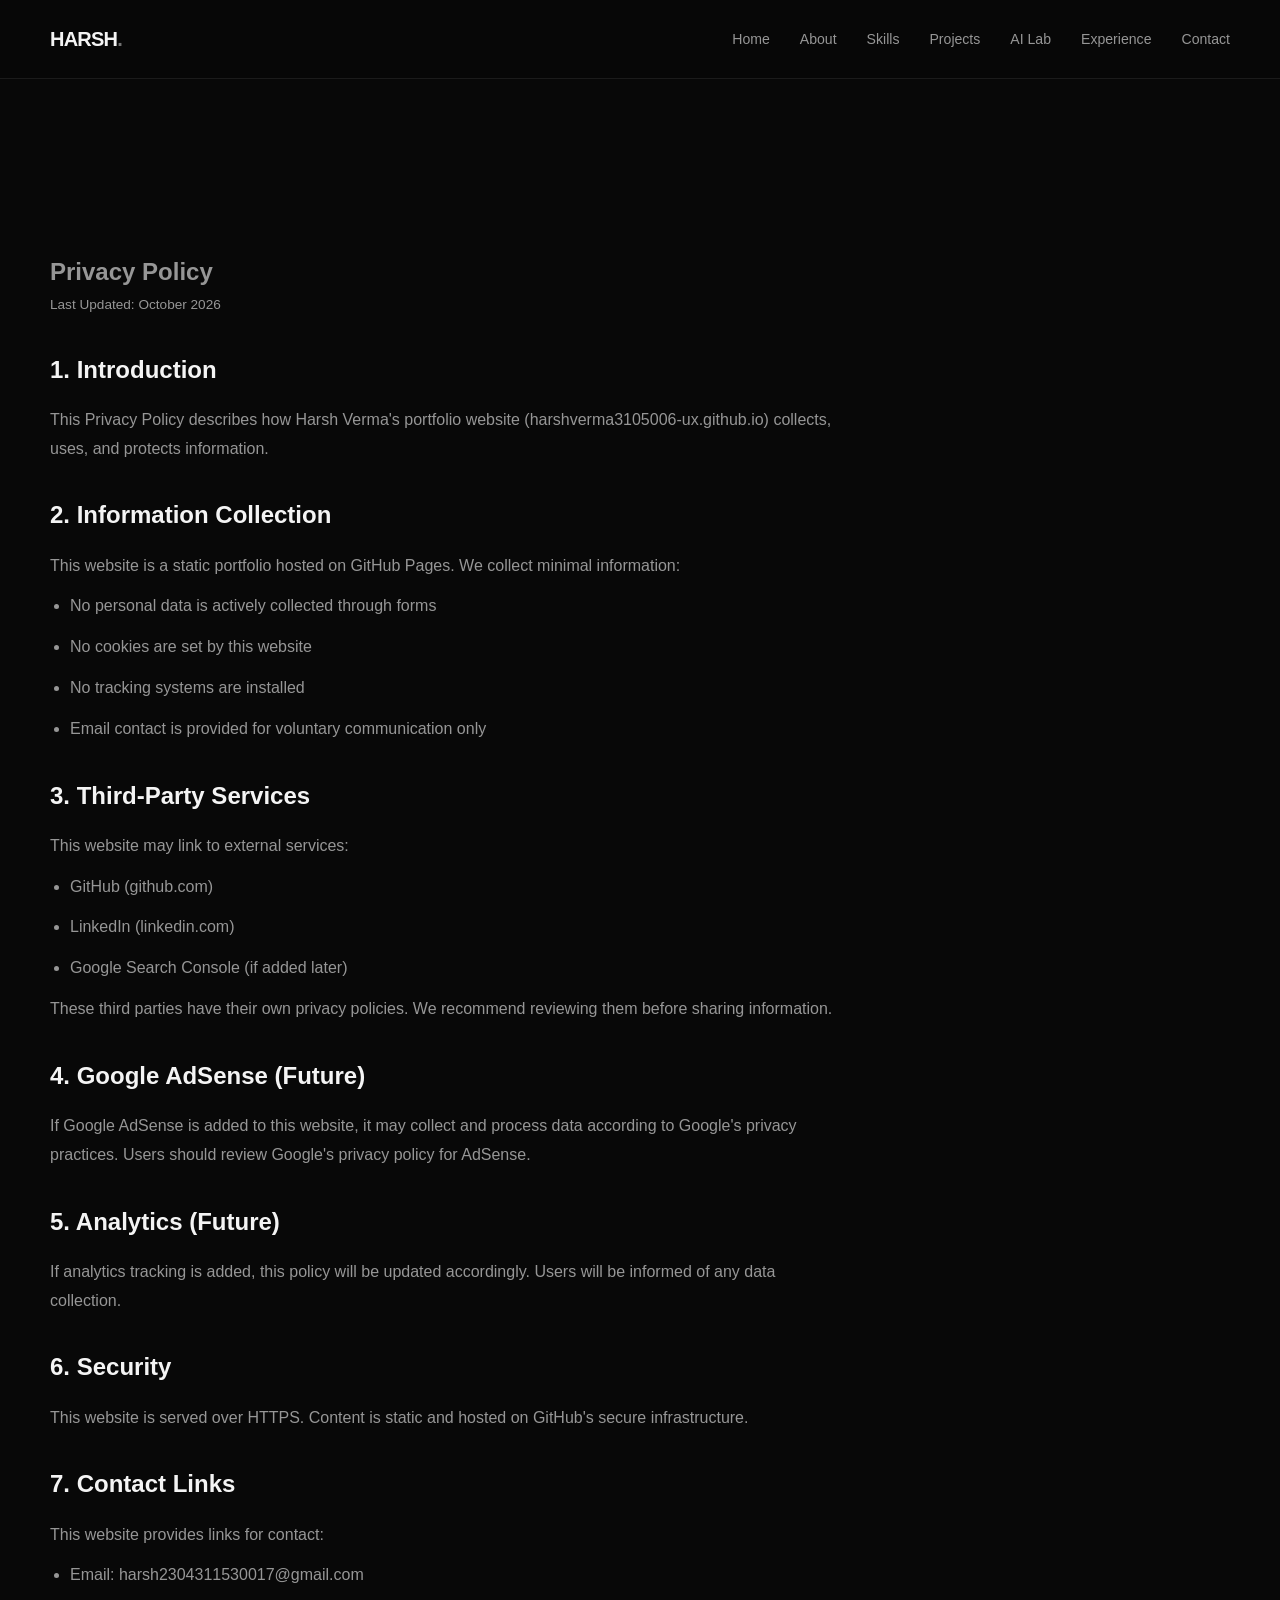
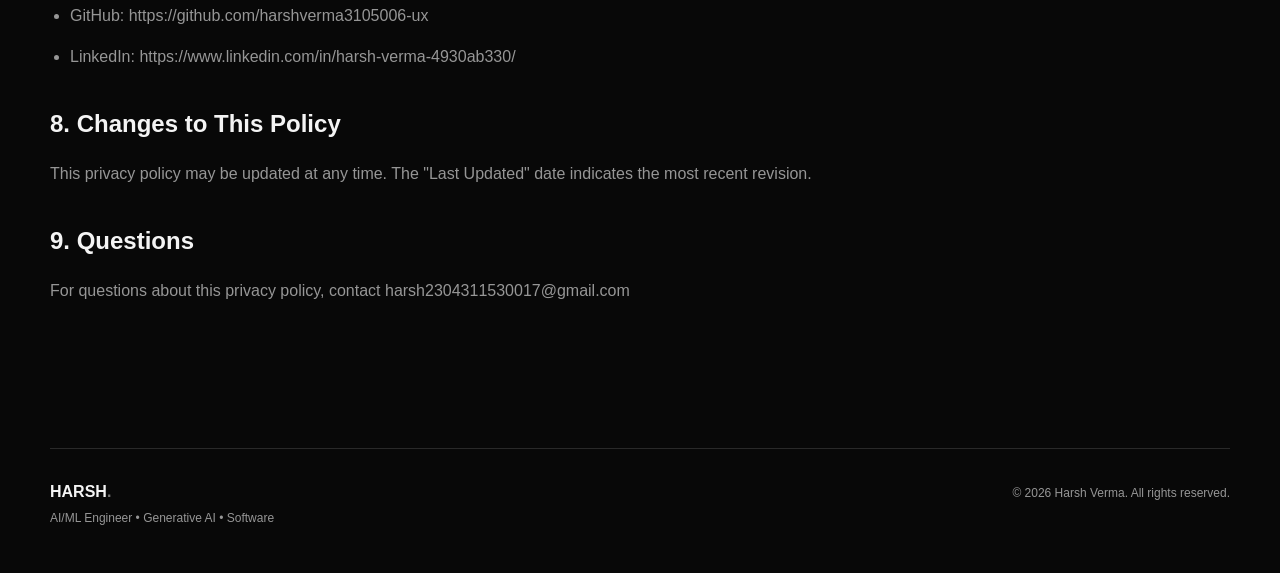
==== privacy-policy.html @ 7c3a6258 "Add privacy policy page for AdSense and user trust" ====
<!DOCTYPE html>
<html lang="en">
<head>
    <meta charset="UTF-8">
    <meta name="viewport" content="width=device-width, initial-scale=1.0">
    <title>Privacy Policy — Harsh Verma</title>
    <meta name="description" content="Privacy policy for Harsh Verma's AI/ML portfolio website.">
    <meta name="robots" content="index, follow">
    <link rel="canonical" href="https://harshverma3105006-ux.github.io/privacy-policy.html">
    <link rel="stylesheet" href="css/style.css">
    <style>
        .policy-content {
            max-width: 800px;
            line-height: 1.8;
            color: var(--muted);
        }
        .policy-content h2 {
            color: var(--text);
            font-size: 1.5rem;
            margin-top: 30px;
            margin-bottom: 15px;
        }
        .policy-content p, .policy-content li {
            margin-bottom: 12px;
        }
        .policy-content ul {
            margin-left: 20px;
        }
        .policy-updated {
            color: var(--muted);
            font-size: 0.85rem;
            margin-bottom: 30px;
        }
    </style>
</head>
<body>
    <header class="site-header">
        <nav class="navbar">
            <a href="index.html#home" class="logo">HARSH<span>.</span></a>
            <button class="menu-toggle" id="menuToggle" aria-label="Open navigation menu">☰</button>
            <div class="nav-links" id="navLinks">
                <a href="index.html#home">Home</a>
                <a href="index.html#about">About</a>
                <a href="index.html#skills">Skills</a>
                <a href="index.html#projects">Projects</a>
                <a href="index.html#lab">AI Lab</a>
                <a href="index.html#experience">Experience</a>
                <a href="index.html#contact">Contact</a>
            </div>
        </nav>
    </header>

    <main style="padding-top: 120px;">
        <section class="section">
            <div class="policy-content">
                <h1>Privacy Policy</h1>
                <p class="policy-updated">Last Updated: October 2026</p>

                <h2>1. Introduction</h2>
                <p>This Privacy Policy describes how Harsh Verma's portfolio website (harshverma3105006-ux.github.io) collects, uses, and protects information.</p>

                <h2>2. Information Collection</h2>
                <p>This website is a static portfolio hosted on GitHub Pages. We collect minimal information:</p>
                <ul>
                    <li>No personal data is actively collected through forms</li>
                    <li>No cookies are set by this website</li>
                    <li>No tracking systems are installed</li>
                    <li>Email contact is provided for voluntary communication only</li>
                </ul>

                <h2>3. Third-Party Services</h2>
                <p>This website may link to external services:</p>
                <ul>
                    <li>GitHub (github.com)</li>
                    <li>LinkedIn (linkedin.com)</li>
                    <li>Google Search Console (if added later)</li>
                </ul>
                <p>These third parties have their own privacy policies. We recommend reviewing them before sharing information.</p>

                <h2>4. Google AdSense (Future)</h2>
                <p>If Google AdSense is added to this website, it may collect and process data according to Google's privacy practices. Users should review Google's privacy policy for AdSense.</p>

                <h2>5. Analytics (Future)</h2>
                <p>If analytics tracking is added, this policy will be updated accordingly. Users will be informed of any data collection.</p>

                <h2>6. Security</h2>
                <p>This website is served over HTTPS. Content is static and hosted on GitHub's secure infrastructure.</p>

                <h2>7. Contact Links</h2>
                <p>This website provides links for contact:</p>
                <ul>
                    <li>Email: harsh2304311530017@gmail.com</li>
                    <li>GitHub: https://github.com/harshverma3105006-ux</li>
                    <li>LinkedIn: https://www.linkedin.com/in/harsh-verma-4930ab330/</li>
                </ul>

                <h2>8. Changes to This Policy</h2>
                <p>This privacy policy may be updated at any time. The "Last Updated" date indicates the most recent revision.</p>

                <h2>9. Questions</h2>
                <p>For questions about this privacy policy, contact harsh2304311530017@gmail.com</p>
            </div>
        </section>
    </main>

    <footer class="site-footer">
        <div>
            <strong>HARSH<span>.</span></strong>
            <p>AI/ML Engineer • Generative AI • Software</p>
        </div>
        <p>© <span id="currentYear"></span> Harsh Verma. All rights reserved.</p>
    </footer>

    <script src="js/script.js"></script>
</body>
</html>
---- css/style.css ----
/* =========================================================
   HARSH.OS — PORTFOLIO
   Main Design System
   ========================================================= */

:root {
    --bg: #080808;
    --surface: #101010;
    --surface-2: #151515;
    --text: #f4f4f4;
    --muted: #969696;
    --line: #292929;
    --accent: #ffffff;
    --max-width: 1180px;
    --radius: 18px;
    --transition: 0.3s ease;
}

* {
    margin: 0;
    padding: 0;
    box-sizing: border-box;
}

html {
    scroll-behavior: smooth;
}

body {
    font-family: Arial, Helvetica, sans-serif;
    background: var(--bg);
    color: var(--text);
    line-height: 1.6;
    overflow-x: hidden;
}

body::selection {
    background: var(--text);
    color: var(--bg);
}

a {
    color: inherit;
    text-decoration: none;
}

img {
    display: block;
    max-width: 100%;
}

button {
    font: inherit;
}


/* =========================================================
   HEADER
   ========================================================= */

.site-header {
    position: fixed;
    top: 0;
    left: 0;
    width: 100%;
    z-index: 1000;
    background: rgba(8, 8, 8, 0.82);
    backdrop-filter: blur(18px);
    border-bottom: 1px solid rgba(255, 255, 255, 0.08);
}

.navbar {
    width: min(100% - 40px, var(--max-width));
    min-height: 78px;
    margin: auto;

    display: flex;
    align-items: center;
    justify-content: space-between;
}

.logo {
    font-size: 1.25rem;
    font-weight: 800;
    letter-spacing: -0.04em;
}

.logo span,
.site-footer strong span {
    opacity: 0.45;
}

.nav-links {
    display: flex;
    align-items: center;
    gap: 30px;
}

.nav-links a {
    position: relative;
    color: var(--muted);
    font-size: 0.88rem;
    transition: var(--transition);
}

.nav-links a::after {
    content: "";
    position: absolute;
    left: 0;
    bottom: -7px;
    width: 0;
    height: 1px;
    background: var(--text);
    transition: var(--transition);
}

.nav-links a:hover {
    color: var(--text);
}

.nav-links a:hover::after {
    width: 100%;
}

.menu-toggle {
    display: none;
    border: 0;
    background: transparent;
    color: var(--text);
    cursor: pointer;
    font-size: 1.5rem;
}


/* =========================================================
   GENERAL
   ========================================================= */

main {
    width: 100%;
}

.section {
    width: min(100% - 40px, var(--max-width));
    margin: auto;
    padding: 130px 0;
}

.section-heading {
    display: grid;
    grid-template-columns: 80px 1fr;
    gap: 20px;
    margin-bottom: 65px;
}

.section-heading > span {
    color: var(--muted);
    font-size: 0.8rem;
    padding-top: 8px;
}

.section-label {
    color: var(--muted);
    font-size: 0.72rem;
    font-weight: 700;
    letter-spacing: 0.16em;
    margin-bottom: 14px;
}

.section-heading h2 {
    max-width: 720px;
    font-size: clamp(2.4rem, 6vw, 5.5rem);
    line-height: 0.95;
    letter-spacing: -0.06em;
}

.section-heading h2 span {
    color: var(--muted);
}


/* =========================================================
   HERO
   ========================================================= */

.hero {
    width: min(100% - 40px, var(--max-width));
    min-height: 100vh;
    margin: auto;

    display: grid;
    grid-template-columns: 1.2fr 0.8fr;
    align-items: center;
    gap: 70px;

    padding-top: 100px;
}

.eyebrow {
    display: inline-block;
    margin-bottom: 25px;
    color: var(--muted);
    font-size: 0.72rem;
    font-weight: 700;
    letter-spacing: 0.2em;
}

.hero h1 {
    font-size: clamp(4.5rem, 12vw, 10rem);
    line-height: 0.78;
    letter-spacing: -0.09em;
    font-weight: 900;
}

.hero h1 span {
    display: block;
    color: var(--muted);
}

.hero h2 {
    margin-top: 38px;
    max-width: 680px;
    font-size: clamp(1.3rem, 2.5vw, 2rem);
    font-weight: 500;
    line-height: 1.2;
}

.hero h2 span {
    color: var(--muted);
}

.hero-description {
    max-width: 590px;
    margin-top: 22px;
    color: var(--muted);
    font-size: 1rem;
}

.hero-actions {
    display: flex;
    flex-wrap: wrap;
    gap: 12px;
    margin-top: 32px;
}

.btn {
    display: inline-flex;
    align-items: center;
    justify-content: center;

    min-height: 48px;
    padding: 0 22px;

    border: 1px solid var(--line);
    border-radius: 999px;

    font-size: 0.85rem;
    transition: var(--transition);
}

.btn-primary {
    background: var(--text);
    color: var(--bg);
    border-color: var(--text);
}

.btn-primary:hover {
    transform: translateY(-3px);
}

.btn-secondary {
    color: var(--text);
}

.btn-secondary:hover {
    background: var(--surface-2);
    transform: translateY(-3px);
}

.hero-status {
    display: flex;
    align-items: center;
    gap: 9px;
    margin-top: 32px;

    color: var(--muted);
    font-size: 0.78rem;
}

.status-dot {
    width: 8px;
    height: 8px;
    border-radius: 50%;
    background: var(--text);
    box-shadow: 0 0 14px rgba(255, 255, 255, 0.6);
}


/* =========================================================
   PROFILE CARD
   ========================================================= */

.hero-visual {
    display: flex;
    justify-content: center;
}

.profile-card {
    width: min(100%, 380px);
    padding: 12px;

    background: var(--surface);
    border: 1px solid var(--line);
    border-radius: 25px;

    transform: rotate(2deg);
    transition: transform 0.5s ease;
}

.profile-card:hover {
    transform: rotate(0deg) translateY(-8px);
}

.profile-image-wrapper {
    aspect-ratio: 4 / 5;
    overflow: hidden;
    border-radius: 18px;
    background: var(--surface-2);
}

.profile-image {
    width: 100%;
    height: 100%;
    object-fit: cover;
}

.profile-info {
    padding: 18px 8px 8px;
}

.profile-info span {
    display: block;
    font-size: 0.9rem;
    font-weight: 700;
}

.profile-info small {
    display: block;
    margin-top: 4px;
    color: var(--muted);
}


/* =========================================================
   ABOUT
   ========================================================= */

.about-section {
    border-top: 1px solid var(--line);
}

.about-content {
    max-width: 850px;
    margin-left: 100px;
}

.about-content p {
    color: var(--muted);
    font-size: 1.05rem;
    margin-bottom: 22px;
}

.about-content .about-lead {
    color: var(--text);
    font-size: clamp(1.7rem, 3vw, 2.7rem);
    line-height: 1.15;
    letter-spacing: -0.04em;
}


/* =========================================================
   SKILLS
   ========================================================= */

.skills-section {
    border-top: 1px solid var(--line);
}

.skills-grid {
    display: grid;
    grid-template-columns: repeat(3, 1fr);
    gap: 14px;
}

.skill-card {
    min-height: 330px;
    padding: 30px;

    background: var(--surface);
    border: 1px solid var(--line);
    border-radius: var(--radius);

    transition: var(--transition);
}

.skill-card:hover {
    transform: translateY(-6px);
    border-color: #4a4a4a;
}

.skill-number {
    color: var(--muted);
    font-size: 0.75rem;
}

.skill-card h3 {
    margin-top: 65px;
    font-size: 1.35rem;
    letter-spacing: -0.03em;
}

.skill-card p {
    margin-top: 12px;
    color: var(--muted);
    font-size: 0.9rem;
}

.skill-tags,
.project-tech {
    display: flex;
    flex-wrap: wrap;
    gap: 7px;
    margin-top: 22px;
}

.skill-tags span,
.project-tech span {
    padding: 6px 9px;
    border: 1px solid var(--line);
    border-radius: 999px;

    color: var(--muted);
    font-size: 0.7rem;
}


/* =========================================================
   PROJECTS
   ========================================================= */

.projects-section {
    border-top: 1px solid var(--line);
}

.projects-grid {
    display: grid;
    grid-template-columns: repeat(3, 1fr);
    gap: 14px;
}

.project-card {
    min-height: 430px;
    padding: 30px;

    display: flex;
    flex-direction: column;

    background: var(--surface);
    border: 1px solid var(--line);
    border-radius: var(--radius);

    transition: var(--transition);
}

.project-card:hover {
    transform: translateY(-7px);
    border-color: #4a4a4a;
}

.project-top {
    display: flex;
    justify-content: space-between;

    color: var(--muted);
    font-size: 0.7rem;
}

.project-card h3 {
    margin-top: 80px;
    font-size: 1.65rem;
    letter-spacing: -0.04em;
}

.project-card p {
    margin-top: 12px;
    color: var(--muted);
    font-size: 0.9rem;
}

.project-tech {
    margin-top: auto;
}

.project-link {
    display: inline-block;
    margin-top: 25px;

    font-size: 0.8rem;
    font-weight: 700;
}

.project-link:hover {
    text-decoration: underline;
}


/* =========================================================
   AI LAB
   ========================================================= */

.lab-section {
    border-top: 1px solid var(--line);
}

.lab-container {
    width: min(100%, 900px);
    margin-left: auto;
}

.terminal {
    overflow: hidden;

    background: #050505;
    border: 1px solid var(--line);
    border-radius: 18px;

    box-shadow: 0 25px 80px rgba(0, 0, 0, 0.4);
}

.terminal-header {
    min-height: 48px;
    padding: 0 18px;

    display: flex;
    align-items: center;
    gap: 7px;

    border-bottom: 1px solid var(--line);
}

.terminal-header > span {
    width: 9px;
    height: 9px;
    border-radius: 50%;
    background: #555;
}

.terminal-header p {
    margin-left: 10px;
    color: var(--muted);
    font-size: 0.72rem;
}

.terminal-body {
    padding: 35px;
    min-height: 330px;

    font-family: "Courier New", monospace;
    font-size: 0.85rem;
}

.terminal-body p {
    margin-bottom: 15px;
}

.terminal-body p span {
    color: var(--muted);
}

.terminal-output {
    color: var(--muted);
    padding-left: 18px;
}

.terminal-cursor {
    animation: blink 1s infinite;
}

@keyframes blink {
    50% {
        opacity: 0;
    }
}


/* =========================================================
   EXPERIENCE
   ========================================================= */

.experience-section {
    border-top: 1px solid var(--line);
}

.timeline {
    margin-left: 100px;
    border-left: 1px solid var(--line);
}

.timeline-item {
    display: grid;
    grid-template-columns: 180px 1fr;
    gap: 30px;

    padding: 30px 0 30px 35px;

    border-bottom: 1px solid var(--line);
}

.timeline-date {
    color: var(--muted);
    font-size: 0.72rem;
    letter-spacing: 0.08em;
}

.timeline-item h3 {
    font-size: 1.35rem;
}

.timeline-item p {
    margin-top: 8px;
    color: var(--muted);
}


/* =========================================================
   CONTACT
   ========================================================= */

.contact-section {
    border-top: 1px solid var(--line);
    padding-top: 170px;
    padding-bottom: 170px;
}

.contact-content {
    max-width: 900px;
}

.contact-content h2 {
    font-size: clamp(3rem, 8vw, 7rem);
    line-height: 0.9;
    letter-spacing: -0.07em;
}

.contact-content h2 span {
    color: var(--muted);
}

.contact-content > p:not(.section-label) {
    max-width: 550px;
    margin-top: 25px;
    color: var(--muted);
}

.contact-actions {
    display: flex;
    flex-wrap: wrap;
    gap: 12px;
    margin-top: 30px;
}


/* =========================================================
   FOOTER
   ========================================================= */

.site-footer {
    width: min(100% - 40px, var(--max-width));
    margin: auto;

    padding: 30px 0 45px;

    display: flex;
    justify-content: space-between;
    gap: 30px;

    border-top: 1px solid var(--line);

    color: var(--muted);
    font-size: 0.75rem;
}

.site-footer strong {
    color: var(--text);
    font-size: 1rem;
}

.site-footer p {
    margin-top: 5px;
}


/* =========================================================
   MOBILE NAVIGATION
   ========================================================= */

@media (max-width: 850px) {

    .menu-toggle {
        display: block;
    }

    .nav-links {
        position: absolute;
        top: 78px;
        left: 20px;
        right: 20px;

        padding: 20px;

        display: none;
        flex-direction: column;
        align-items: flex-start;
        gap: 18px;

        background: var(--surface);
        border: 1px solid var(--line);
        border-radius: 16px;
    }

    .nav-links.active {
        display: flex;
    }

    .hero {
        grid-template-columns: 1fr;
        gap: 60px;

        padding-top: 130px;
        padding-bottom: 80px;
    }

    .hero-visual {
        justify-content: flex-start;
    }

    .profile-card {
        width: min(100%, 330px);
    }

    .skills-grid,
    .projects-grid {
        grid-template-columns: 1fr;
    }

    .about-content,
    .timeline,
    .lab-container {
        margin-left: 0;
    }

    .timeline-item {
        grid-template-columns: 1fr;
        gap: 10px;
        padding-left: 25px;
    }

}


/* =========================================================
   SMALL MOBILE
   ========================================================= */

@media (max-width: 550px) {

    .navbar,
    .section,
    .hero,
    .site-footer {
        width: min(100% - 28px, var(--max-width));
    }

    .section {
        padding: 90px 0;
    }

    .section-heading {
        grid-template-columns: 45px 1fr;
        gap: 10px;
        margin-bottom: 45px;
    }

    .hero h1 {
        font-size: clamp(4rem, 22vw, 7rem);
    }

    .hero h2 {
        margin-top: 30px;
    }

    .hero-actions,
    .contact-actions {
        flex-direction: column;
        align-items: stretch;
    }

    .btn {
        width: 100%;
    }

    .skill-card,
    .project-card {
        min-height: auto;
    }

    .skill-card h3,
    .project-card h3 {
        margin-top: 45px;
    }

    .terminal-body {
        padding: 25px 18px;
        font-size: 0.75rem;
        overflow-x: auto;
    }

    .site-footer {
        flex-direction: column;
    }
}
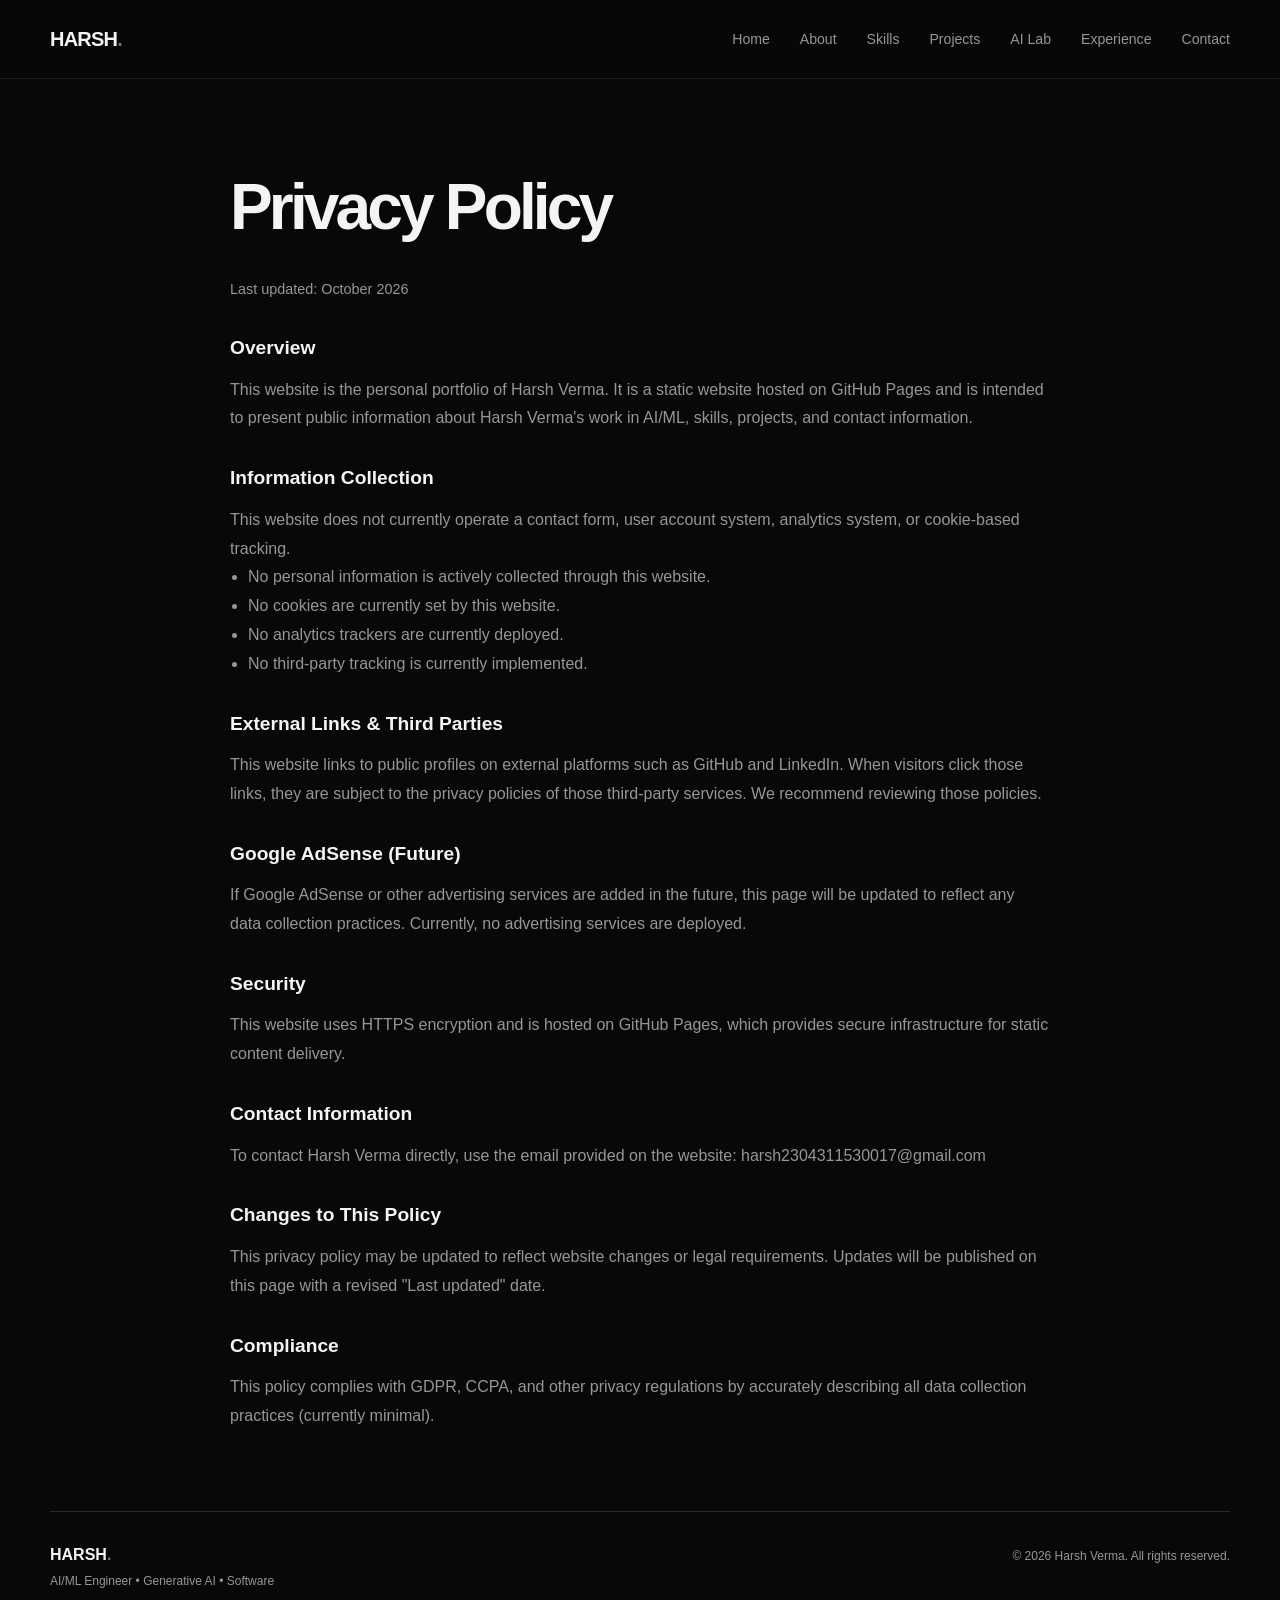
==== commit 3d56a3ba: "Update privacy-policy.html: Improve semantics and security information" ====
--- a/privacy-policy.html
+++ b/privacy-policy.html
@@ -4,33 +4,18 @@
     <meta charset="UTF-8">
     <meta name="viewport" content="width=device-width, initial-scale=1.0">
     <title>Privacy Policy — Harsh Verma</title>
-    <meta name="description" content="Privacy policy for Harsh Verma's AI/ML portfolio website.">
+    <meta name="description" content="Privacy policy for the Harsh Verma AI/ML portfolio website.">
     <meta name="robots" content="index, follow">
     <link rel="canonical" href="https://harshverma3105006-ux.github.io/privacy-policy.html">
     <link rel="stylesheet" href="css/style.css">
     <style>
-        .policy-content {
-            max-width: 800px;
-            line-height: 1.8;
-            color: var(--muted);
-        }
-        .policy-content h2 {
-            color: var(--text);
-            font-size: 1.5rem;
-            margin-top: 30px;
-            margin-bottom: 15px;
-        }
-        .policy-content p, .policy-content li {
-            margin-bottom: 12px;
-        }
-        .policy-content ul {
-            margin-left: 20px;
-        }
-        .policy-updated {
-            color: var(--muted);
-            font-size: 0.85rem;
-            margin-bottom: 30px;
-        }
+        body { background: #080808; color: #f4f4f4; }
+        .policy-wrap { max-width: 820px; margin: 0 auto; padding: 150px 0 80px; line-height: 1.8; }
+        .policy-wrap h1 { font-size: clamp(2.2rem, 5vw, 4rem); letter-spacing: -0.06em; margin-bottom: 12px; color: #f4f4f4; }
+        .policy-wrap h2 { font-size: 1.2rem; margin-top: 28px; margin-bottom: 10px; color: #f4f4f4; font-weight: 600; }
+        .policy-wrap p, .policy-wrap li { color: #969696; }
+        .policy-wrap ul { margin-left: 18px; }
+        .muted { color: #969696; font-size: 0.9rem; }
     </style>
 </head>
 <body>
@@ -50,56 +35,40 @@
         </nav>
     </header>
 
-    <main style="padding-top: 120px;">
-        <section class="section">
-            <div class="policy-content">
-                <h1>Privacy Policy</h1>
-                <p class="policy-updated">Last Updated: October 2026</p>
+    <main>
+        <section class="policy-wrap">
+            <h1>Privacy Policy</h1>
+            <p class="muted">Last updated: October 2026</p>
 
-                <h2>1. Introduction</h2>
-                <p>This Privacy Policy describes how Harsh Verma's portfolio website (harshverma3105006-ux.github.io) collects, uses, and protects information.</p>
+            <h2>Overview</h2>
+            <p>This website is the personal portfolio of Harsh Verma. It is a static website hosted on GitHub Pages and is intended to present public information about Harsh Verma's work in AI/ML, skills, projects, and contact information.</p>
 
-                <h2>2. Information Collection</h2>
-                <p>This website is a static portfolio hosted on GitHub Pages. We collect minimal information:</p>
-                <ul>
-                    <li>No personal data is actively collected through forms</li>
-                    <li>No cookies are set by this website</li>
-                    <li>No tracking systems are installed</li>
-                    <li>Email contact is provided for voluntary communication only</li>
-                </ul>
+            <h2>Information Collection</h2>
+            <p>This website does not currently operate a contact form, user account system, analytics system, or cookie-based tracking.</p>
+            <ul>
+                <li>No personal information is actively collected through this website.</li>
+                <li>No cookies are currently set by this website.</li>
+                <li>No analytics trackers are currently deployed.</li>
+                <li>No third-party tracking is currently implemented.</li>
+            </ul>
 
-                <h2>3. Third-Party Services</h2>
-                <p>This website may link to external services:</p>
-                <ul>
-                    <li>GitHub (github.com)</li>
-                    <li>LinkedIn (linkedin.com)</li>
-                    <li>Google Search Console (if added later)</li>
-                </ul>
-                <p>These third parties have their own privacy policies. We recommend reviewing them before sharing information.</p>
+            <h2>External Links &amp; Third Parties</h2>
+            <p>This website links to public profiles on external platforms such as GitHub and LinkedIn. When visitors click those links, they are subject to the privacy policies of those third-party services. We recommend reviewing those policies.</p>
 
-                <h2>4. Google AdSense (Future)</h2>
-                <p>If Google AdSense is added to this website, it may collect and process data according to Google's privacy practices. Users should review Google's privacy policy for AdSense.</p>
+            <h2>Google AdSense (Future)</h2>
+            <p>If Google AdSense or other advertising services are added in the future, this page will be updated to reflect any data collection practices. Currently, no advertising services are deployed.</p>
 
-                <h2>5. Analytics (Future)</h2>
-                <p>If analytics tracking is added, this policy will be updated accordingly. Users will be informed of any data collection.</p>
+            <h2>Security</h2>
+            <p>This website uses HTTPS encryption and is hosted on GitHub Pages, which provides secure infrastructure for static content delivery.</p>
 
-                <h2>6. Security</h2>
-                <p>This website is served over HTTPS. Content is static and hosted on GitHub's secure infrastructure.</p>
+            <h2>Contact Information</h2>
+            <p>To contact Harsh Verma directly, use the email provided on the website: harsh2304311530017@gmail.com</p>
 
-                <h2>7. Contact Links</h2>
-                <p>This website provides links for contact:</p>
-                <ul>
-                    <li>Email: harsh2304311530017@gmail.com</li>
-                    <li>GitHub: https://github.com/harshverma3105006-ux</li>
-                    <li>LinkedIn: https://www.linkedin.com/in/harsh-verma-4930ab330/</li>
-                </ul>
+            <h2>Changes to This Policy</h2>
+            <p>This privacy policy may be updated to reflect website changes or legal requirements. Updates will be published on this page with a revised "Last updated" date.</p>
 
-                <h2>8. Changes to This Policy</h2>
-                <p>This privacy policy may be updated at any time. The "Last Updated" date indicates the most recent revision.</p>
-
-                <h2>9. Questions</h2>
-                <p>For questions about this privacy policy, contact harsh2304311530017@gmail.com</p>
-            </div>
+            <h2>Compliance</h2>
+            <p>This policy complies with GDPR, CCPA, and other privacy regulations by accurately describing all data collection practices (currently minimal).</p>
         </section>
     </main>
 
